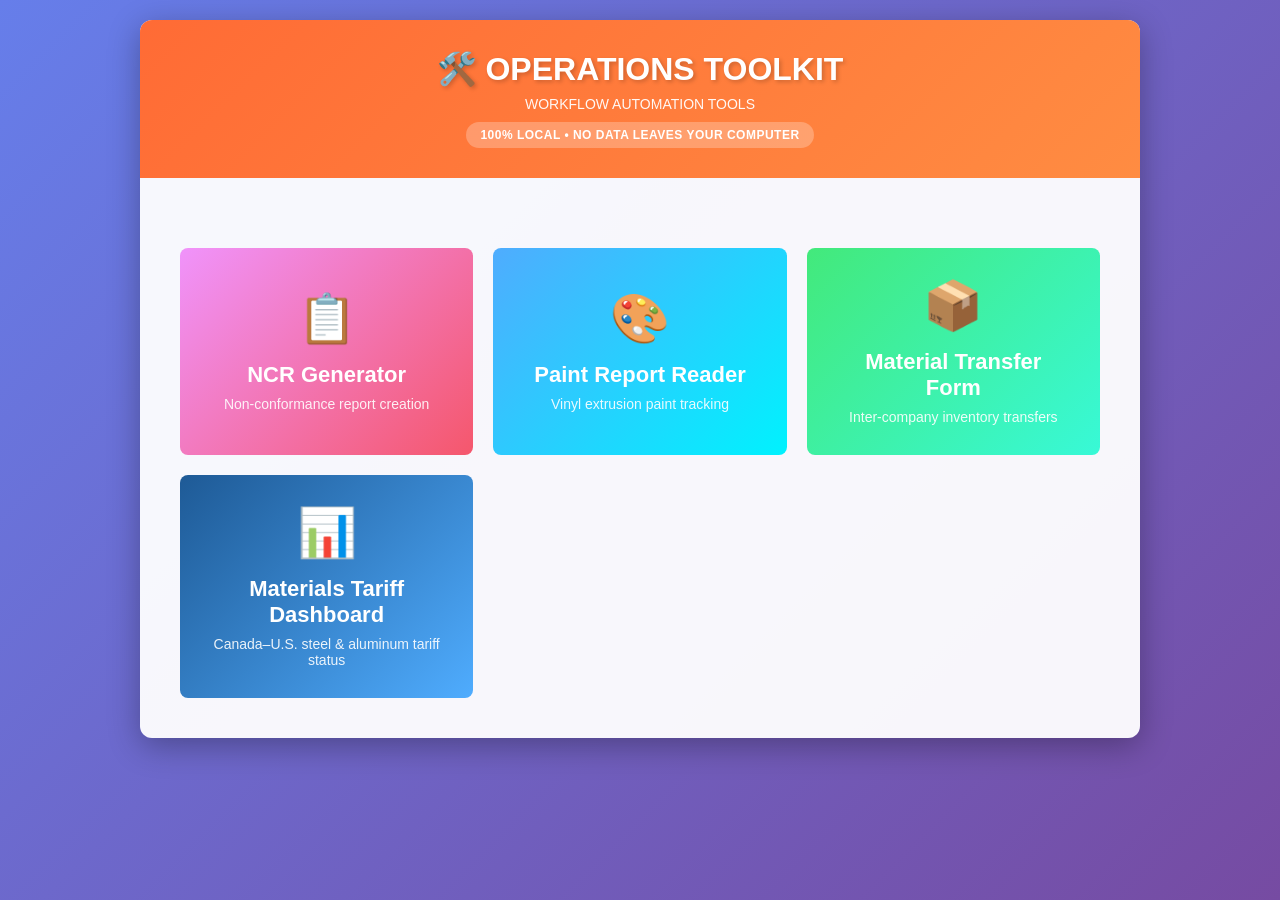
==== index.html @ d93274a3 "Add Materials Tariff Dashboard card to toolkit index Links the new dashboard from the landing page, " ====
<!DOCTYPE html>
<html lang="en">
<head>
  <meta charset="UTF-8">
  <meta name="viewport" content="width=device-width, initial-scale=1.0">
  <title>Operations Toolkit</title>
  <style>
    * {
      margin: 0;
      padding: 0;
      box-sizing: border-box;
    }

    body {
      font-family: 'Segoe UI', Tahoma, Geneva, Verdana, sans-serif;
      background: linear-gradient(135deg, #667eea 0%, #764ba2 100%);
      min-height: 100vh;
      padding: 20px;
      color: #fff;
    }

    .container {
      max-width: 1000px;
      margin: 0 auto;
      background: rgba(255, 255, 255, 0.95);
      border-radius: 12px;
      box-shadow: 0 8px 32px rgba(0, 0, 0, 0.3);
      overflow: hidden;
    }

    .header {
      background: linear-gradient(135deg, #ff6b35 0%, #ff8c42 100%);
      padding: 30px;
      text-align: center;
    }

    .header h1 {
      font-size: 32px;
      margin-bottom: 8px;
      text-shadow: 2px 2px 4px rgba(0, 0, 0, 0.2);
    }

    .header p {
      font-size: 14px;
      opacity: 0.95;
      font-weight: 500;
    }

    .badge {
      display: inline-block;
      background: rgba(255, 255, 255, 0.25);
      padding: 6px 14px;
      border-radius: 20px;
      font-size: 12px;
      margin-top: 10px;
      font-weight: 600;
      letter-spacing: 0.5px;
    }

    .content {
      padding: 40px;
      color: #333;
    }

    .tools-grid {
      display: grid;
      grid-template-columns: repeat(auto-fit, minmax(280px, 1fr));
      gap: 20px;
      margin-top: 30px;
    }

    .tool-card {
      background: linear-gradient(135deg, #667eea 0%, #764ba2 100%);
      padding: 30px;
      border-radius: 8px;
      text-decoration: none;
      color: white;
      transition: transform 0.3s ease, box-shadow 0.3s ease;
      text-align: center;
      display: flex;
      flex-direction: column;
      align-items: center;
      justify-content: center;
    }

    .tool-card:hover {
      transform: translateY(-8px);
      box-shadow: 0 15px 35px rgba(0, 0, 0, 0.2);
    }

    .tool-card.ncr {
      background: linear-gradient(135deg, #f093fb 0%, #f5576c 100%);
    }

    .tool-card.paint {
      background: linear-gradient(135deg, #4facfe 0%, #00f2fe 100%);
    }

    .tool-card.material {
      background: linear-gradient(135deg, #43e97b 0%, #38f9d7 100%);
    }

    .tool-card.tariff {
      background: linear-gradient(135deg, #1e5a96 0%, #4facfe 100%);
    }

    .tool-icon {
      font-size: 48px;
      margin-bottom: 15px;
    }

    .tool-title {
      font-size: 22px;
      font-weight: 600;
      margin-bottom: 8px;
    }

    .tool-desc {
      font-size: 14px;
      opacity: 0.9;
    }

    @media (max-width: 600px) {
      .tools-grid {
        grid-template-columns: 1fr;
      }
      .header h1 {
        font-size: 24px;
      }
      .content {
        padding: 20px;
      }
    }
  </style>
</head>
<body>
  <div class="container">
    <div class="header">
      <h1>🛠️ OPERATIONS TOOLKIT</h1>
      <p>WORKFLOW AUTOMATION TOOLS</p>
      <div class="badge">100% LOCAL • NO DATA LEAVES YOUR COMPUTER</div>
    </div>

    <div class="content">
      <div class="tools-grid">
        <a href="ncr-generator.html" class="tool-card ncr">
          <div class="tool-icon">📋</div>
          <div class="tool-title">NCR Generator</div>
          <div class="tool-desc">Non-conformance report creation</div>
        </a>
        
        <a href="paint-report-reader.html" class="tool-card paint">
          <div class="tool-icon">🎨</div>
          <div class="tool-title">Paint Report Reader</div>
          <div class="tool-desc">Vinyl extrusion paint tracking</div>
        </a>

        <a href="material-transfer-form.html" class="tool-card material">
          <div class="tool-icon">📦</div>
          <div class="tool-title">Material Transfer Form</div>
          <div class="tool-desc">Inter-company inventory transfers</div>
        </a>

        <a href="tariff-materials-dashboard.html" class="tool-card tariff">
          <div class="tool-icon">📊</div>
          <div class="tool-title">Materials Tariff Dashboard</div>
          <div class="tool-desc">Canada–U.S. steel &amp; aluminum tariff status</div>
        </a>
      </div>
    </div>
  </div>
</body>
</html>
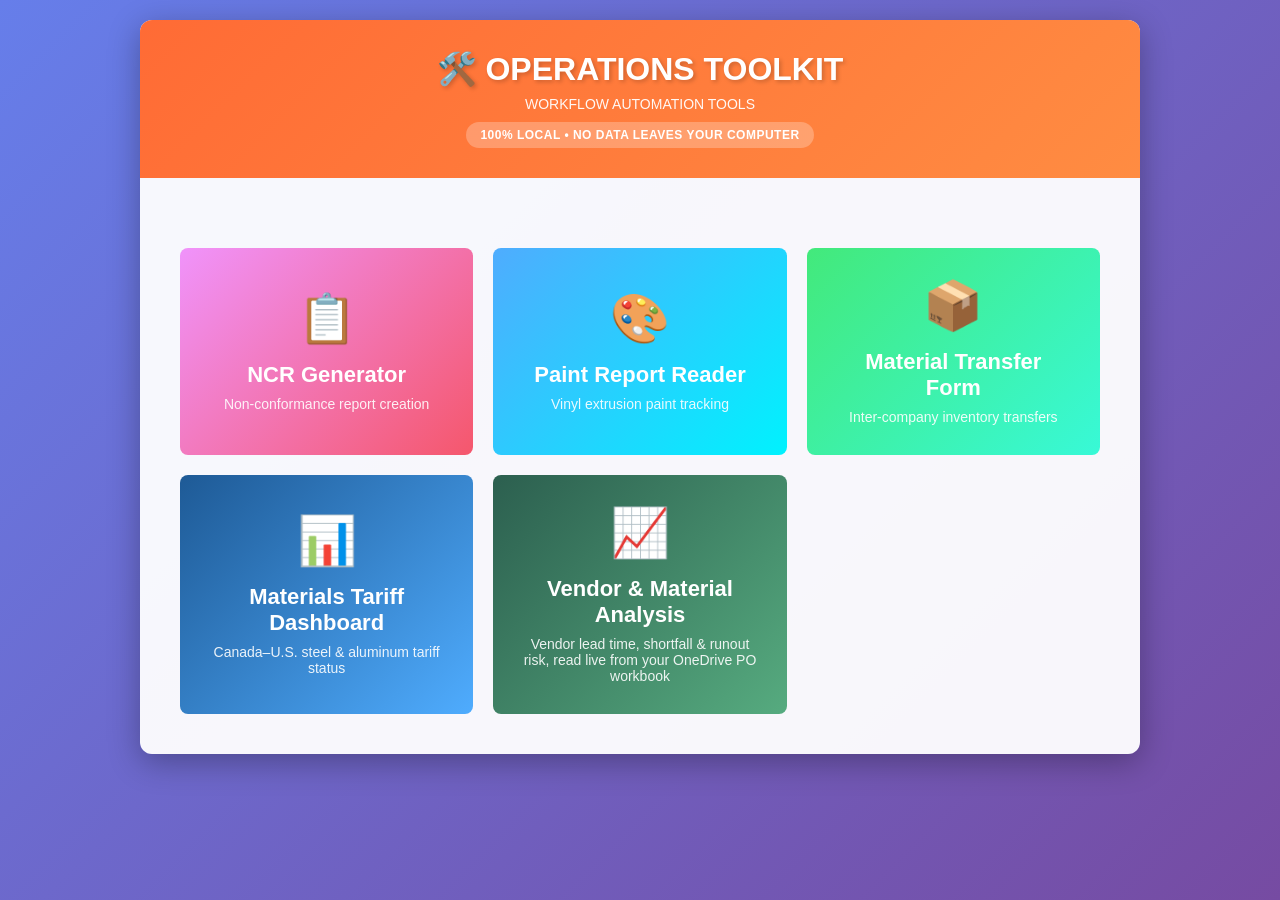
==== commit 025b4782: "Merge PO cleaning & vendor analysis into main, add toolkit card Merges alok-idea/cleaning-po-invento" ====
--- a/index.html
+++ b/index.html
@@ -104,6 +104,10 @@
       background: linear-gradient(135deg, #1e5a96 0%, #4facfe 100%);
     }
 
+    .tool-card.vendor {
+      background: linear-gradient(135deg, #2c5f4f 0%, #56ab7f 100%);
+    }
+
     .tool-icon {
       font-size: 48px;
       margin-bottom: 15px;
@@ -166,6 +170,12 @@
           <div class="tool-title">Materials Tariff Dashboard</div>
           <div class="tool-desc">Canada–U.S. steel &amp; aluminum tariff status</div>
         </a>
+
+        <a href="vendor-analysis.html" class="tool-card vendor">
+          <div class="tool-icon">📈</div>
+          <div class="tool-title">Vendor &amp; Material Analysis</div>
+          <div class="tool-desc">Vendor lead time, shortfall &amp; runout risk, read live from your OneDrive PO workbook</div>
+        </a>
       </div>
     </div>
   </div>
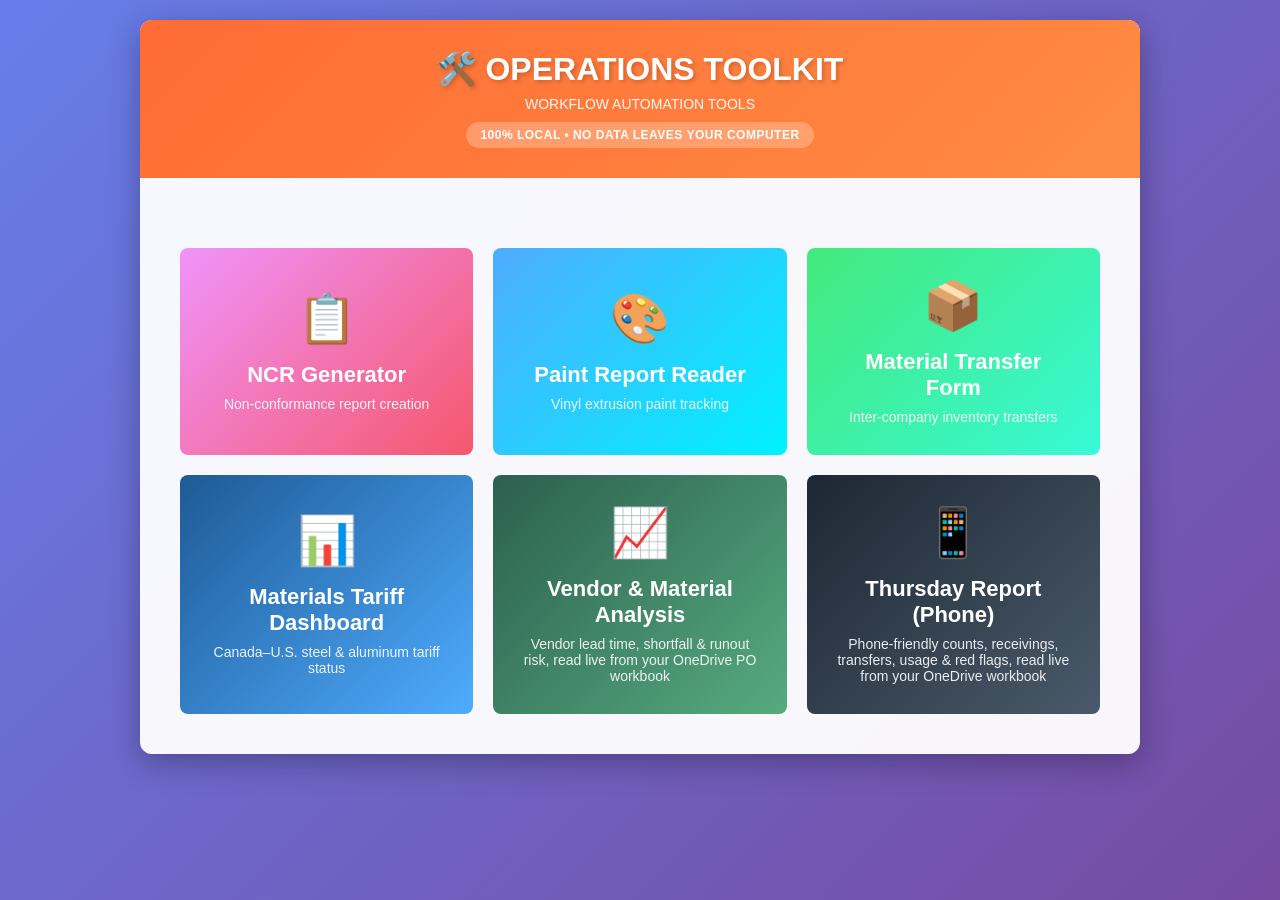
==== commit 1c836c73: "Add Thursday Report (Phone) to the toolkit Phone-friendly version of the Thursday Report: inventory " ====
--- a/index.html
+++ b/index.html
@@ -108,6 +108,10 @@
       background: linear-gradient(135deg, #2c5f4f 0%, #56ab7f 100%);
     }
 
+    .tool-card.thursday {
+      background: linear-gradient(135deg, #1d2733 0%, #4a5a6a 100%);
+    }
+
     .tool-icon {
       font-size: 48px;
       margin-bottom: 15px;
@@ -176,6 +180,12 @@
           <div class="tool-title">Vendor &amp; Material Analysis</div>
           <div class="tool-desc">Vendor lead time, shortfall &amp; runout risk, read live from your OneDrive PO workbook</div>
         </a>
+
+        <a href="thursday-phone.html" class="tool-card thursday">
+          <div class="tool-icon">📱</div>
+          <div class="tool-title">Thursday Report (Phone)</div>
+          <div class="tool-desc">Phone-friendly counts, receivings, transfers, usage &amp; red flags, read live from your OneDrive workbook</div>
+        </a>
       </div>
     </div>
   </div>
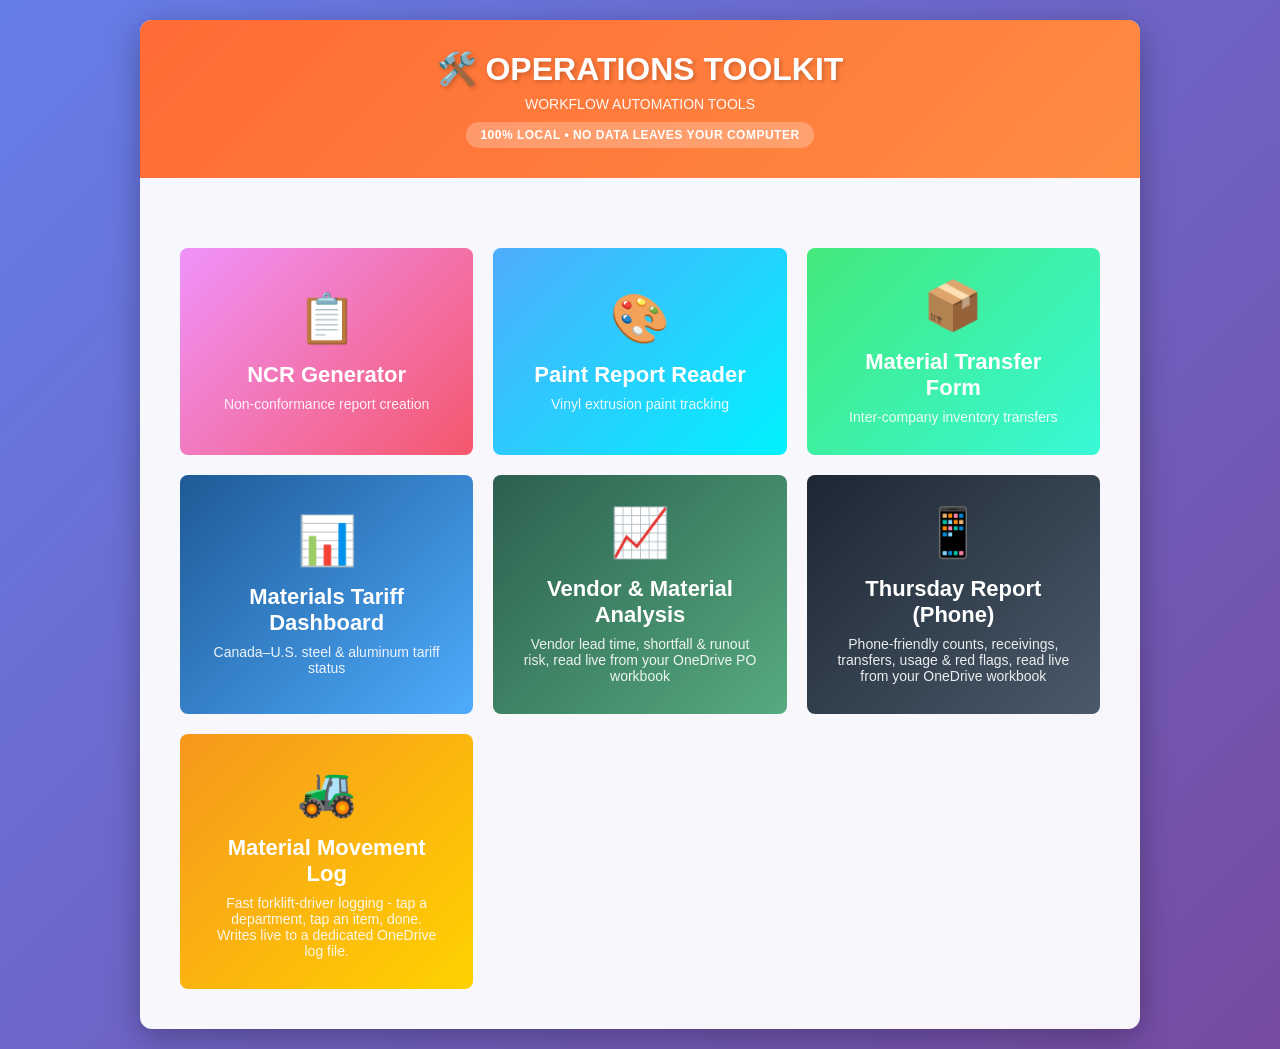
==== commit 4e112deb: "Add a fast material-movement logging screen for forklift drivers New file log/index.html: a phone-fi" ====
--- a/index.html
+++ b/index.html
@@ -112,6 +112,10 @@
       background: linear-gradient(135deg, #1d2733 0%, #4a5a6a 100%);
     }
 
+    .tool-card.movelog {
+      background: linear-gradient(135deg, #f7971e 0%, #ffd200 100%);
+    }
+
     .tool-icon {
       font-size: 48px;
       margin-bottom: 15px;
@@ -186,6 +190,12 @@
           <div class="tool-title">Thursday Report (Phone)</div>
           <div class="tool-desc">Phone-friendly counts, receivings, transfers, usage &amp; red flags, read live from your OneDrive workbook</div>
         </a>
+
+        <a href="log/" class="tool-card movelog">
+          <div class="tool-icon">🚜</div>
+          <div class="tool-title">Material Movement Log</div>
+          <div class="tool-desc">Fast forklift-driver logging - tap a department, tap an item, done. Writes live to a dedicated OneDrive log file.</div>
+        </a>
       </div>
     </div>
   </div>
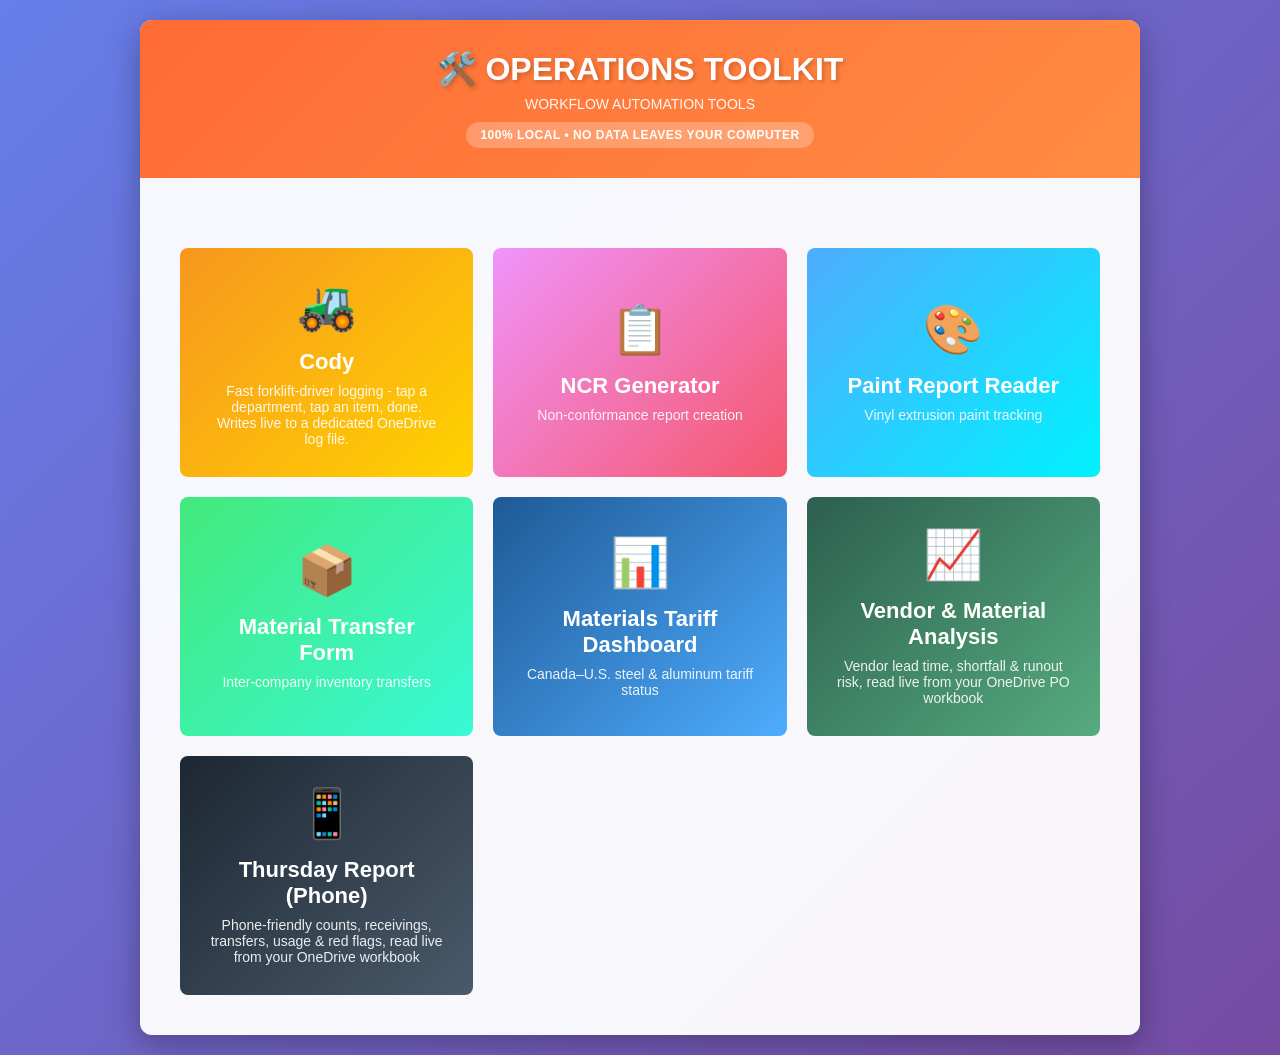
==== commit da0e97b4: "Move Cody's link to the top of the toolkit; fix a 401 from tapping Connect before sign-in index.html" ====
--- a/index.html
+++ b/index.html
@@ -155,6 +155,12 @@
 
     <div class="content">
       <div class="tools-grid">
+        <a href="log/?driver=cody" class="tool-card movelog">
+          <div class="tool-icon">🚜</div>
+          <div class="tool-title">Cody</div>
+          <div class="tool-desc">Fast forklift-driver logging - tap a department, tap an item, done. Writes live to a dedicated OneDrive log file.</div>
+        </a>
+
         <a href="ncr-generator.html" class="tool-card ncr">
           <div class="tool-icon">📋</div>
           <div class="tool-title">NCR Generator</div>
@@ -191,11 +197,6 @@
           <div class="tool-desc">Phone-friendly counts, receivings, transfers, usage &amp; red flags, read live from your OneDrive workbook</div>
         </a>
 
-        <a href="log/" class="tool-card movelog">
-          <div class="tool-icon">🚜</div>
-          <div class="tool-title">Material Movement Log</div>
-          <div class="tool-desc">Fast forklift-driver logging - tap a department, tap an item, done. Writes live to a dedicated OneDrive log file.</div>
-        </a>
       </div>
     </div>
   </div>
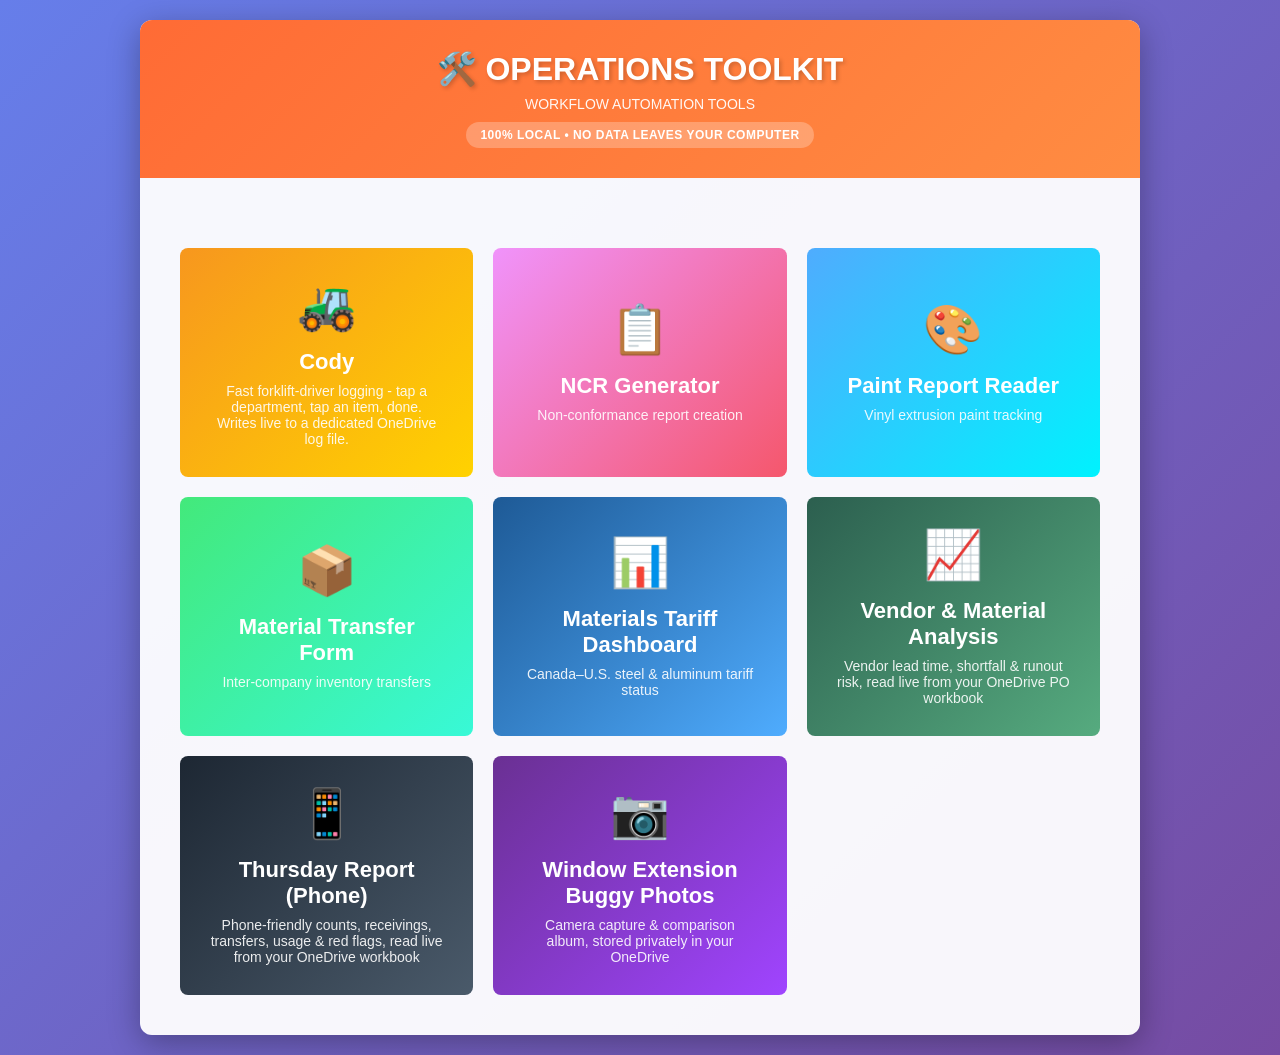
==== commit 3ffba238: "Add Window Extension Buggy Photos tool New camera-capture + comparison-album tool, following the sam" ====
--- a/index.html
+++ b/index.html
@@ -116,6 +116,10 @@
       background: linear-gradient(135deg, #f7971e 0%, #ffd200 100%);
     }
 
+    .tool-card.photos {
+      background: linear-gradient(135deg, #6a3093 0%, #a044ff 100%);
+    }
+
     .tool-icon {
       font-size: 48px;
       margin-bottom: 15px;
@@ -197,6 +201,12 @@
           <div class="tool-desc">Phone-friendly counts, receivings, transfers, usage &amp; red flags, read live from your OneDrive workbook</div>
         </a>
 
+        <a href="buggy-photos/" class="tool-card photos">
+          <div class="tool-icon">📷</div>
+          <div class="tool-title">Window Extension Buggy Photos</div>
+          <div class="tool-desc">Camera capture &amp; comparison album, stored privately in your OneDrive</div>
+        </a>
+
       </div>
     </div>
   </div>
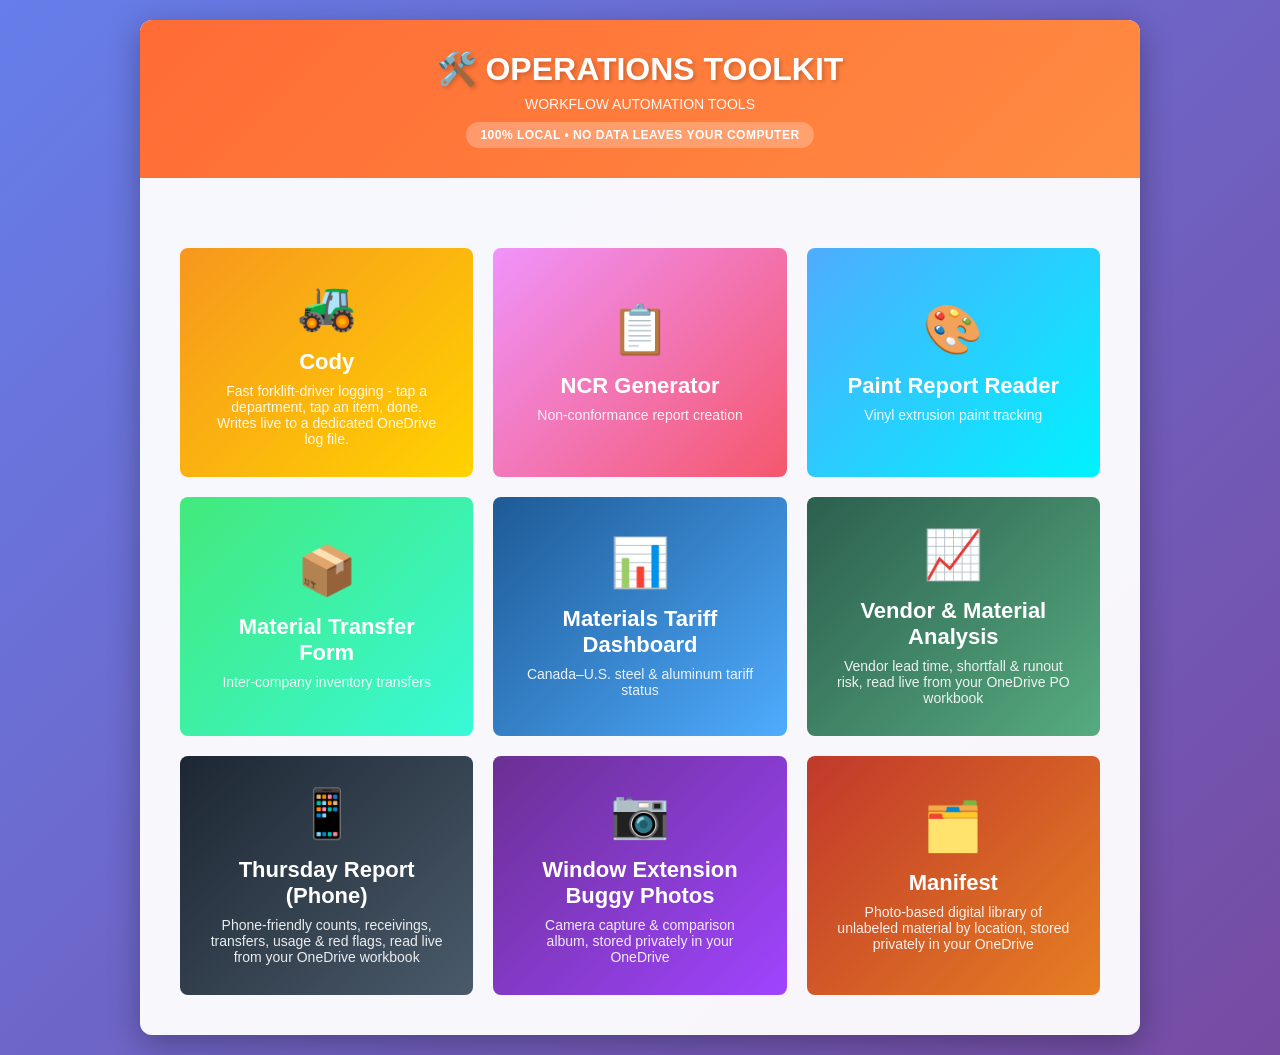
==== commit a32771bb: "Add Manifest tool New photo-based digital library for unlabeled material: capture a close-up photo o" ====
--- a/index.html
+++ b/index.html
@@ -120,6 +120,10 @@
       background: linear-gradient(135deg, #6a3093 0%, #a044ff 100%);
     }
 
+    .tool-card.manifest {
+      background: linear-gradient(135deg, #c0392b 0%, #e67e22 100%);
+    }
+
     .tool-icon {
       font-size: 48px;
       margin-bottom: 15px;
@@ -207,6 +211,12 @@
           <div class="tool-desc">Camera capture &amp; comparison album, stored privately in your OneDrive</div>
         </a>
 
+        <a href="manifest/" class="tool-card manifest">
+          <div class="tool-icon">🗂️</div>
+          <div class="tool-title">Manifest</div>
+          <div class="tool-desc">Photo-based digital library of unlabeled material by location, stored privately in your OneDrive</div>
+        </a>
+
       </div>
     </div>
   </div>
